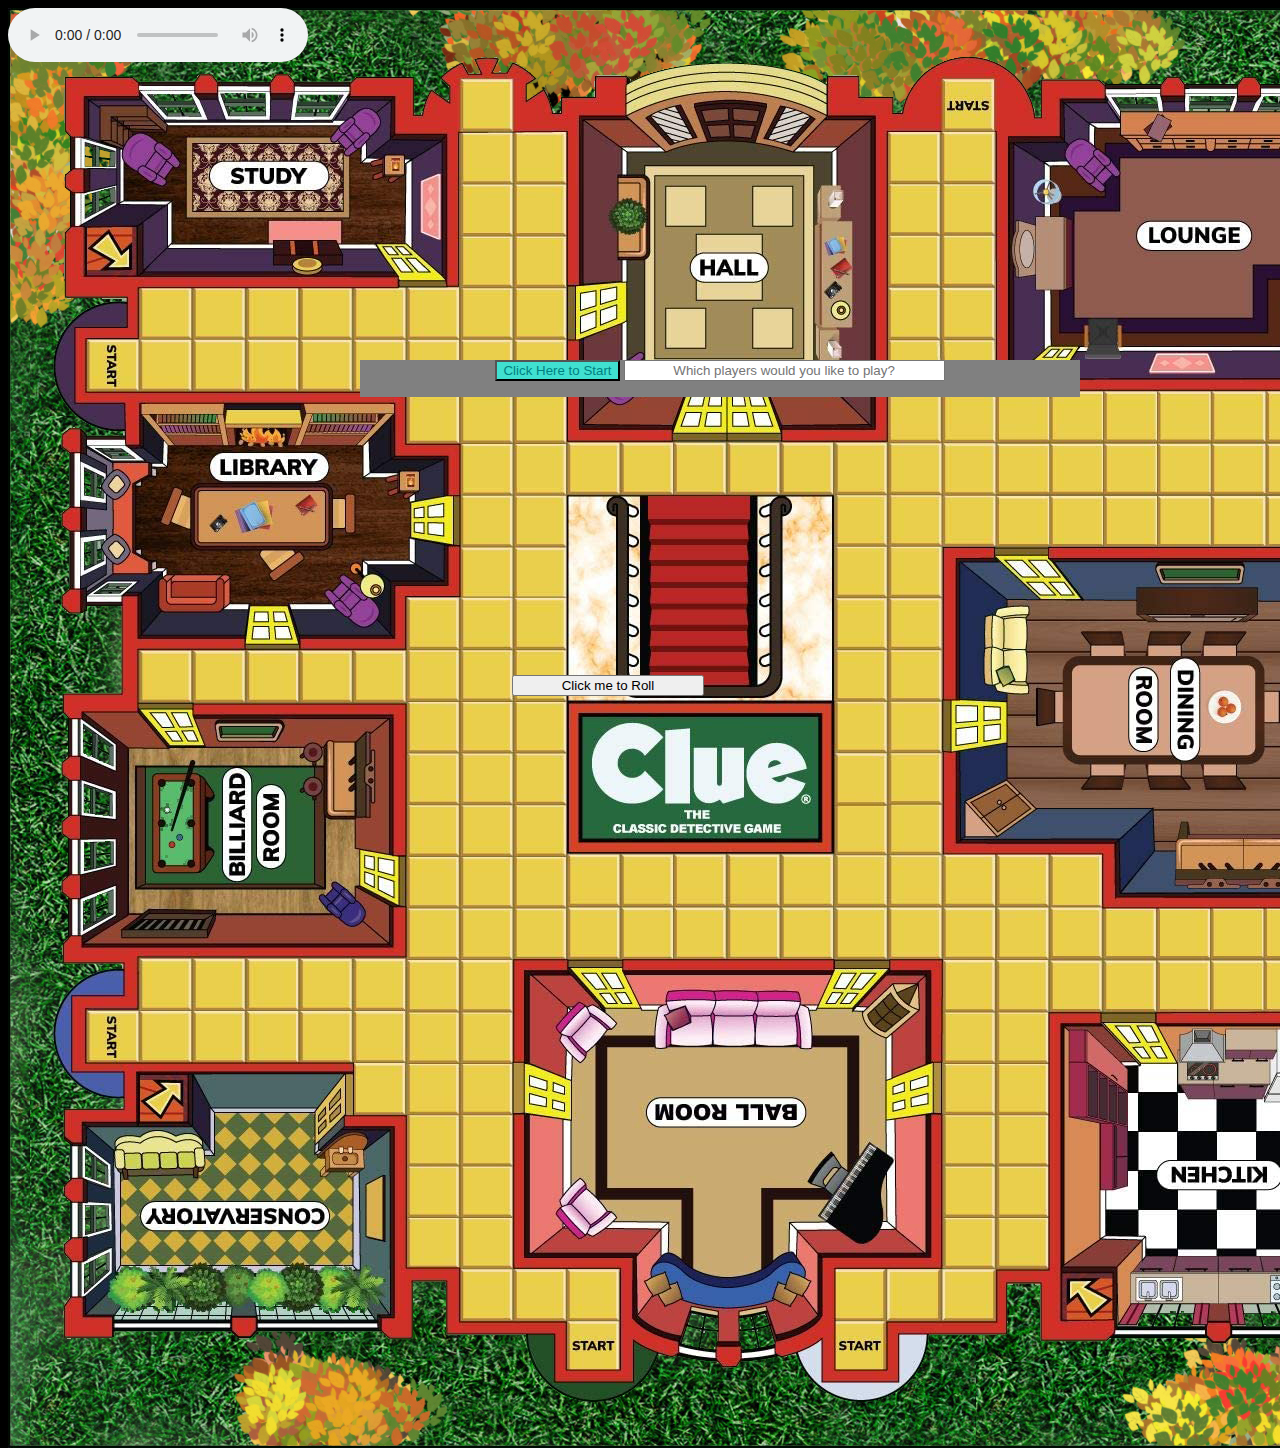
==== Clue.html @ ba870ba2 "Add files via upload" ====
<!DOCTYPE html>
<html lang="en">
<head>
    <meta charset="UTF-8">
    <meta http-equiv="X-UA-Compatible" content="IE=edge">
    <meta name="viewport" content="width=device-width, initial-scale=1.0">
    <title>Clue Digital Board Game</title>
    <link rel="stylesheet" href="Clue.css">
</head>
<body onload="characterSelector()">
    <svg id="gameBoard" width=1440 height=1440>
    </svg>
    
    <div id="userInterface">
        <button onclick="runClue();document.getElementById('userInterface').remove()">Click Here to Start</button>
        <input id="characterSelector" type="text" placeholder="Which players would you like to play?" onclick="characterDisplay()" onkeyup="characterUpdate()"></input>
        <ul id="characterList">
        </ul>
    </div>

    <button id="rollClick">Click me to Roll</button>
    
    
    <script src="Clue.js" ></script>

    <audio id="sound" controls preload="auto" loop title="CHECK YOUR VOLUME">
        <source src="Cumulus.mp3" type="audio/mpeg">
    </audio>
    CHECK YOUR VOLUME
</body>
</html>
---- Clue.css ----
/*BLINKING READY
STATE
WOULD BE 
A GOOD 
ANIMATION*/


body{
    color: white;
    background-color: black;
}

svg{
    background-image: url(clueBoard.jpg);
    background-repeat: no-repeat;
    position: absolute;
}

#rollClick{
    z-index: 2;
    position: absolute;
    width: 15%;
    left: 40%;
    top: 75%;
}

button{
    z-index: 2;
    position: relative;
}

#userInterface{
    background-color: grey;
    position: absolute;
    z-index: 1;
    left: 360px;
    width: 720px;
    top: 360px;
    text-align: center;
}
div > button{
    position: relative;
    background-color: turquoise;
    color: teal;
}

li{ 
    list-style-type: none;
}

input{
    width: max-content;
    text-align: center;
}

.player{
    r: 1.5%;
    z-index: 1;
}
.current{
    fill: black;
    animation: .5s linear infinite alternate char_pulse;
}
@keyframes char_pulse{
    to{
        opacity: 0%;
    }
}

.space{
    fill: none;
    width: 30px;
    height: 30px;
    z-index: 0;
}

.path{
    fill: black;
}

.MrsPeacock{
    fill: rgb(0, 124, 196);
}
.ProfPlum{
    fill: purple;
}
.RevGreen{
    fill: green;
}
.MsScarlet{
    fill: rgb(182, 0, 15);
}
.MrsWhite{
    fill: white;
}
.ColMustard{
    fill: rgb(119, 96, 54);
}
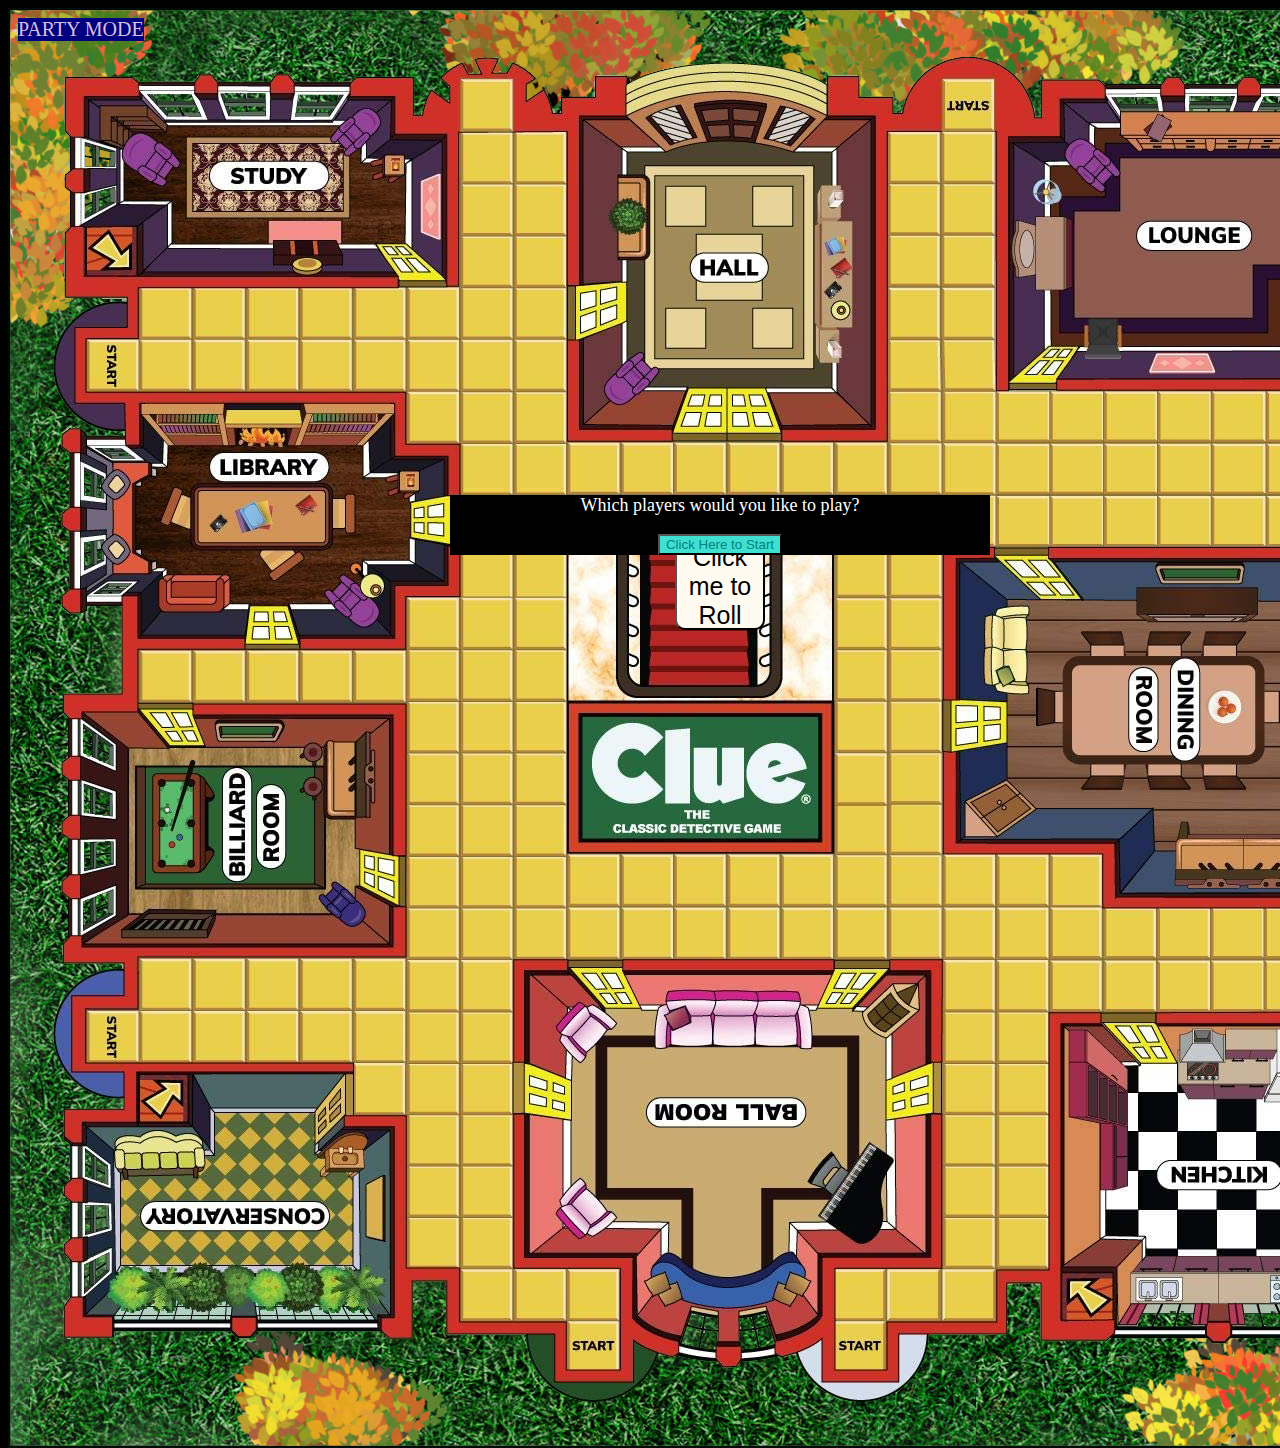
==== commit 398594d4: "Add files via upload" ====
--- a/Clue.html
+++ b/Clue.html
@@ -7,25 +7,28 @@
     <title>Clue Digital Board Game</title>
     <link rel="stylesheet" href="Clue.css">
 </head>
-<body onload="characterSelector()">
+<body>
     <svg id="gameBoard" width=1440 height=1440>
     </svg>
     
     <div id="userInterface">
-        <button onclick="runClue();document.getElementById('userInterface').remove()">Click Here to Start</button>
-        <input id="characterSelector" type="text" placeholder="Which players would you like to play?" onclick="characterDisplay()" onkeyup="characterUpdate()"></input>
-        <ul id="characterList">
+        <div id="characterSelector"  onpointerover="characterDisplay()" style="font-size: large;">Which players would you like to play?</div>
+        <ul id="characterList" style="font-size: large;">
         </ul>
+        <button onclick="runClue();">Click Here to Start</button>
     </div>
 
-    <button id="rollClick">Click me to Roll</button>
-    
+    <button id="rollClick">Click me to Roll</button>    
     
     <script src="Clue.js" ></script>
 
-    <audio id="sound" controls preload="auto" loop title="CHECK YOUR VOLUME">
-        <source src="Cumulus.mp3" type="audio/mpeg">
-    </audio>
+    <div id="partyButton" onclick="  let x = getElementById('sound');if(x.paused){x.play()}else{x.pause()};
+                    let y = getElementById('gameBoard');if(y.classList.contains('party')){y.classList.remove('party')}else{y.classList.add('party')}">
+        PARTY MODE
+        <audio id="sound" hidden controls preload="auto" loop title="CHECK YOUR VOLUME">
+            <source src="Tranceport.mp3" type="audio/mpeg">
+        </audio>
+    </div>
     CHECK YOUR VOLUME
 </body>
 </html>--- a/Clue.css
+++ b/Clue.css
@@ -4,10 +4,22 @@
 A GOOD 
 ANIMATION*/
 
-
+#partyButton{
+    background-color: navy;
+    color: thistle;
+    position: absolute;
+    font-size: 20px;
+    z-index: 2;
+    margin: 10px;
+}
 body{
     color: white;
     background-color: black;
+}
+
+.guess{
+    display: flex;
+    flex-wrap: wrap;
 }
 
 svg{
@@ -15,13 +27,21 @@
     background-repeat: no-repeat;
     position: absolute;
 }
+.party{
+    background-image: url(clueBoardAnimation.gif);
+}
 
 #rollClick{
-    z-index: 2;
+    background-color:floralwhite;
+    border-radius: 10px;
     position: absolute;
-    width: 15%;
-    left: 40%;
-    top: 75%;
+    z-index: 0;
+    left: 675px;
+    width: 90px;
+    height: 90px;
+    top: 540px;
+    text-align: center;
+    font-size: 25px;
 }
 
 button{
@@ -30,12 +50,12 @@
 }
 
 #userInterface{
-    background-color: grey;
+    background-color: rgb(0, 0, 0);
     position: absolute;
     z-index: 1;
-    left: 360px;
-    width: 720px;
-    top: 360px;
+    left: 450px;
+    width: 540px;
+    top: 495px;
     text-align: center;
 }
 div > button{
@@ -46,6 +66,10 @@
 
 li{ 
     list-style-type: none;
+    margin-left: -40px;
+}
+.picked{
+    background-color: grey;
 }
 
 input{
@@ -56,6 +80,7 @@
 .player{
     r: 1.5%;
     z-index: 1;
+    stroke: black;
 }
 .current{
     fill: black;
@@ -80,19 +105,25 @@
 
 .MrsPeacock{
     fill: rgb(0, 124, 196);
+    color: rgb(0, 124, 196);
 }
 .ProfPlum{
     fill: purple;
+    color: purple;
 }
 .RevGreen{
     fill: green;
+    color: green;
 }
 .MsScarlet{
     fill: rgb(182, 0, 15);
+    color: rgb(182, 0, 15);
 }
 .MrsWhite{
     fill: white;
+    color: white;
 }
 .ColMustard{
-    fill: rgb(119, 96, 54);
+    fill: rgb(243, 195, 106);
+    color: rgb(243, 195, 106)
 }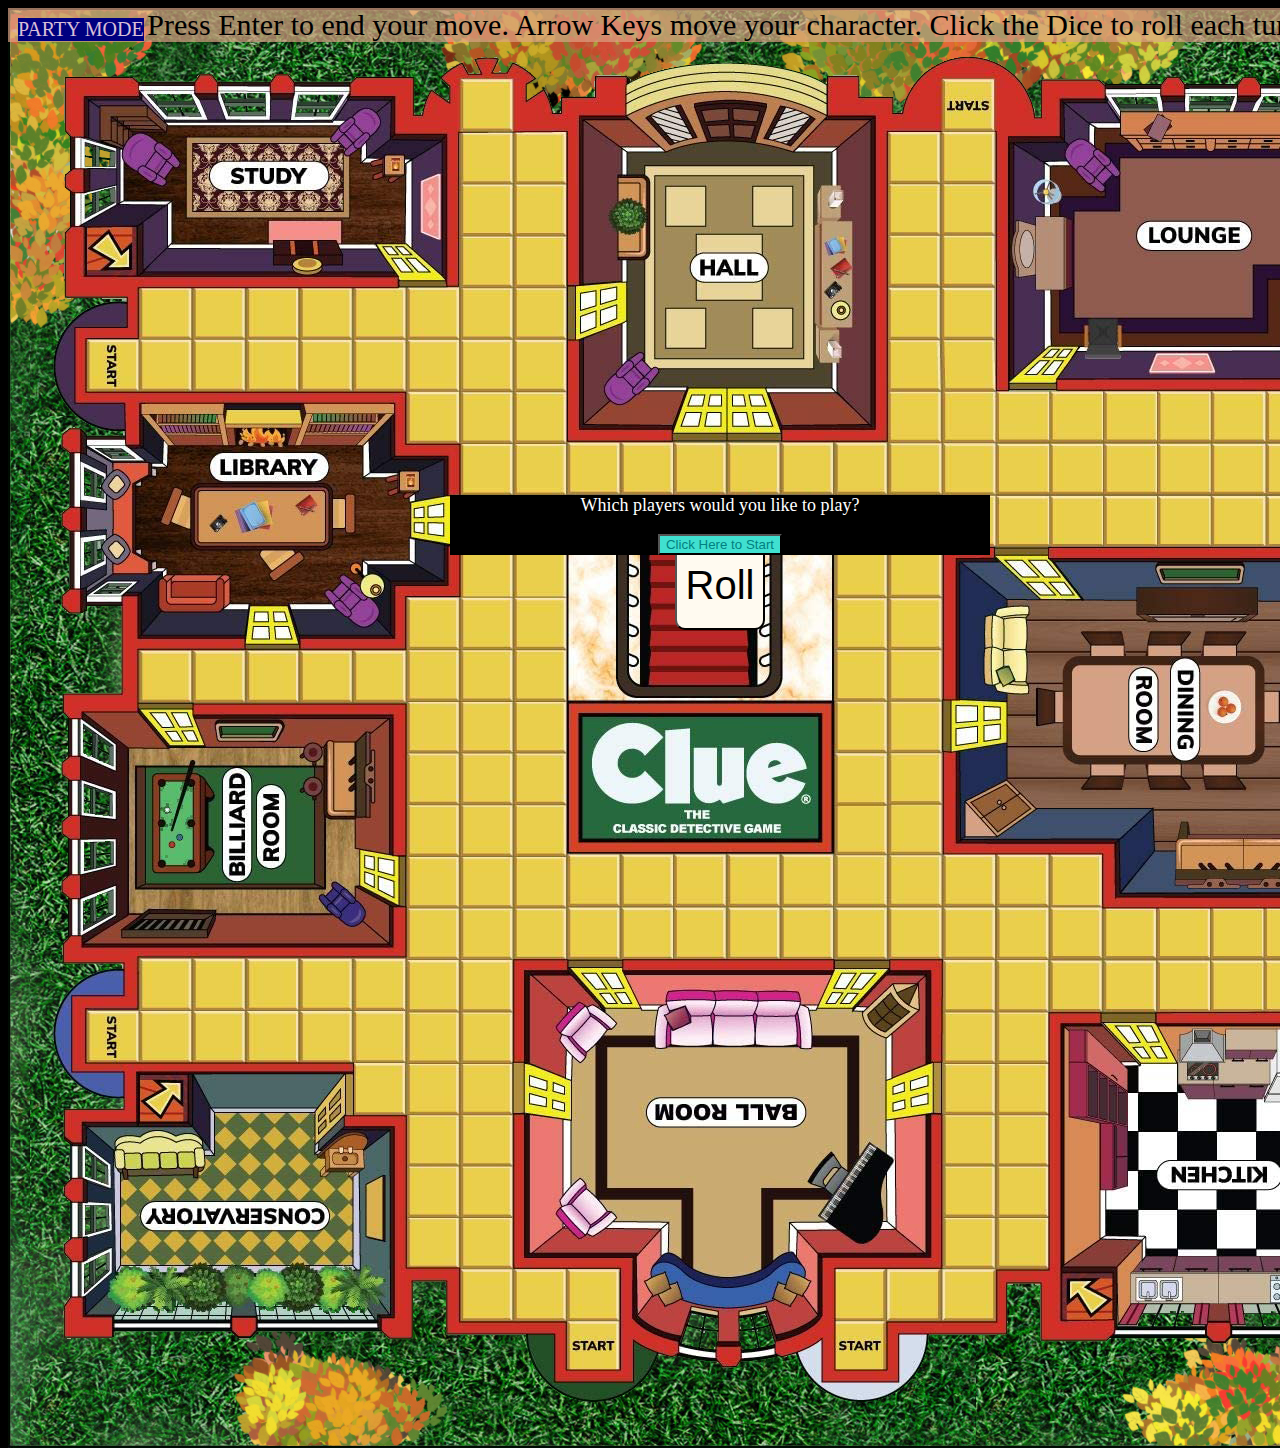
==== commit 700fb1e1: "Add files via upload" ====
--- a/Clue.html
+++ b/Clue.html
@@ -18,7 +18,7 @@
         <button onclick="runClue();">Click Here to Start</button>
     </div>
 
-    <button id="rollClick">Click me to Roll</button>    
+    <button id="rollClick">Roll</button>    
     
     <script src="Clue.js" ></script>
 
@@ -29,6 +29,6 @@
             <source src="Tranceport.mp3" type="audio/mpeg">
         </audio>
     </div>
-    CHECK YOUR VOLUME
+    <div id="directions">Press Enter to end your move. Arrow Keys move your character. Click the Dice to roll each turn.</div>
 </body>
 </html>--- a/Clue.css
+++ b/Clue.css
@@ -30,7 +30,15 @@
 .party{
     background-image: url(clueBoardAnimation.gif);
 }
-
+#directions{
+    z-index: 1;
+    color:rgb(0, 0, 0);
+    background-color: rgba(222, 163, 135, 0.678);
+    position: absolute;
+    width: 1440px;
+    text-align: center;
+    font-size: 30px;
+}
 #rollClick{
     background-color:floralwhite;
     border-radius: 10px;
@@ -41,7 +49,7 @@
     height: 90px;
     top: 540px;
     text-align: center;
-    font-size: 25px;
+    font-size: 40px;
 }
 
 button{
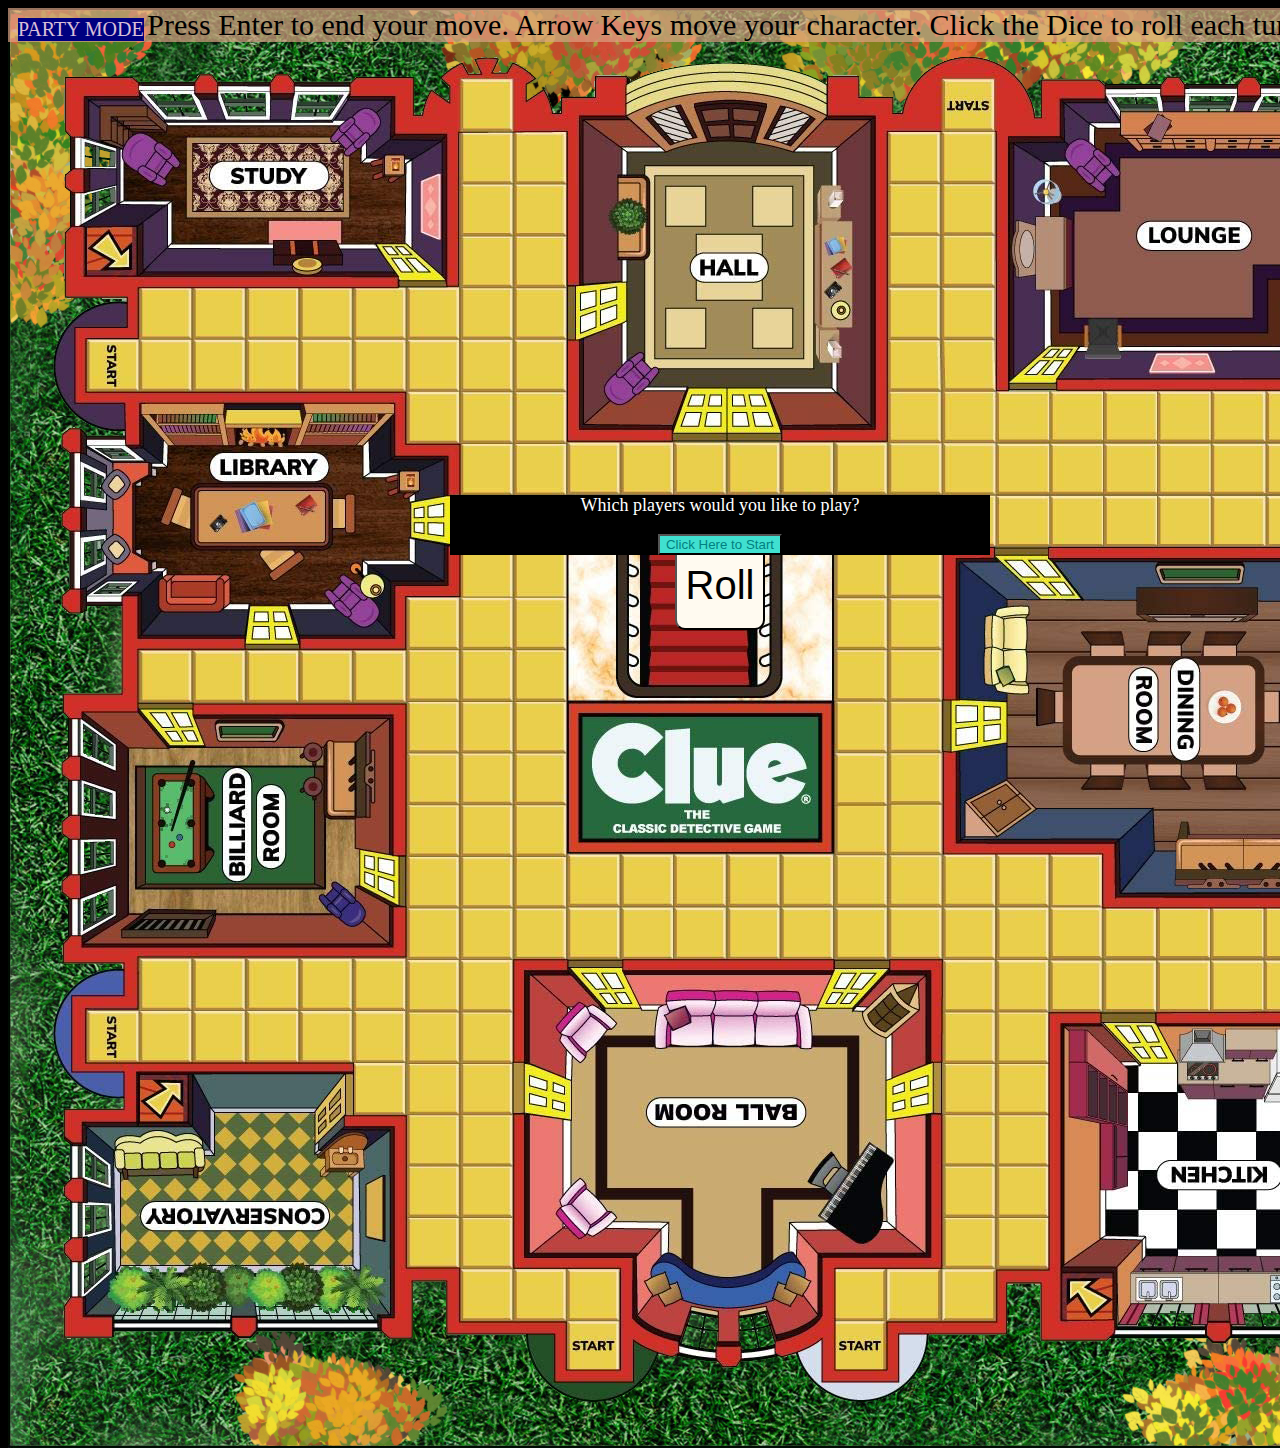
==== commit 4be9892b: "Update Clue.html" ====
--- a/Clue.html
+++ b/Clue.html
@@ -30,5 +30,6 @@
         </audio>
     </div>
     <div id="directions">Press Enter to end your move. Arrow Keys move your character. Click the Dice to roll each turn.</div>
+    <div id="accuse">ACCUSE</div>
 </body>
-</html>+</html>
